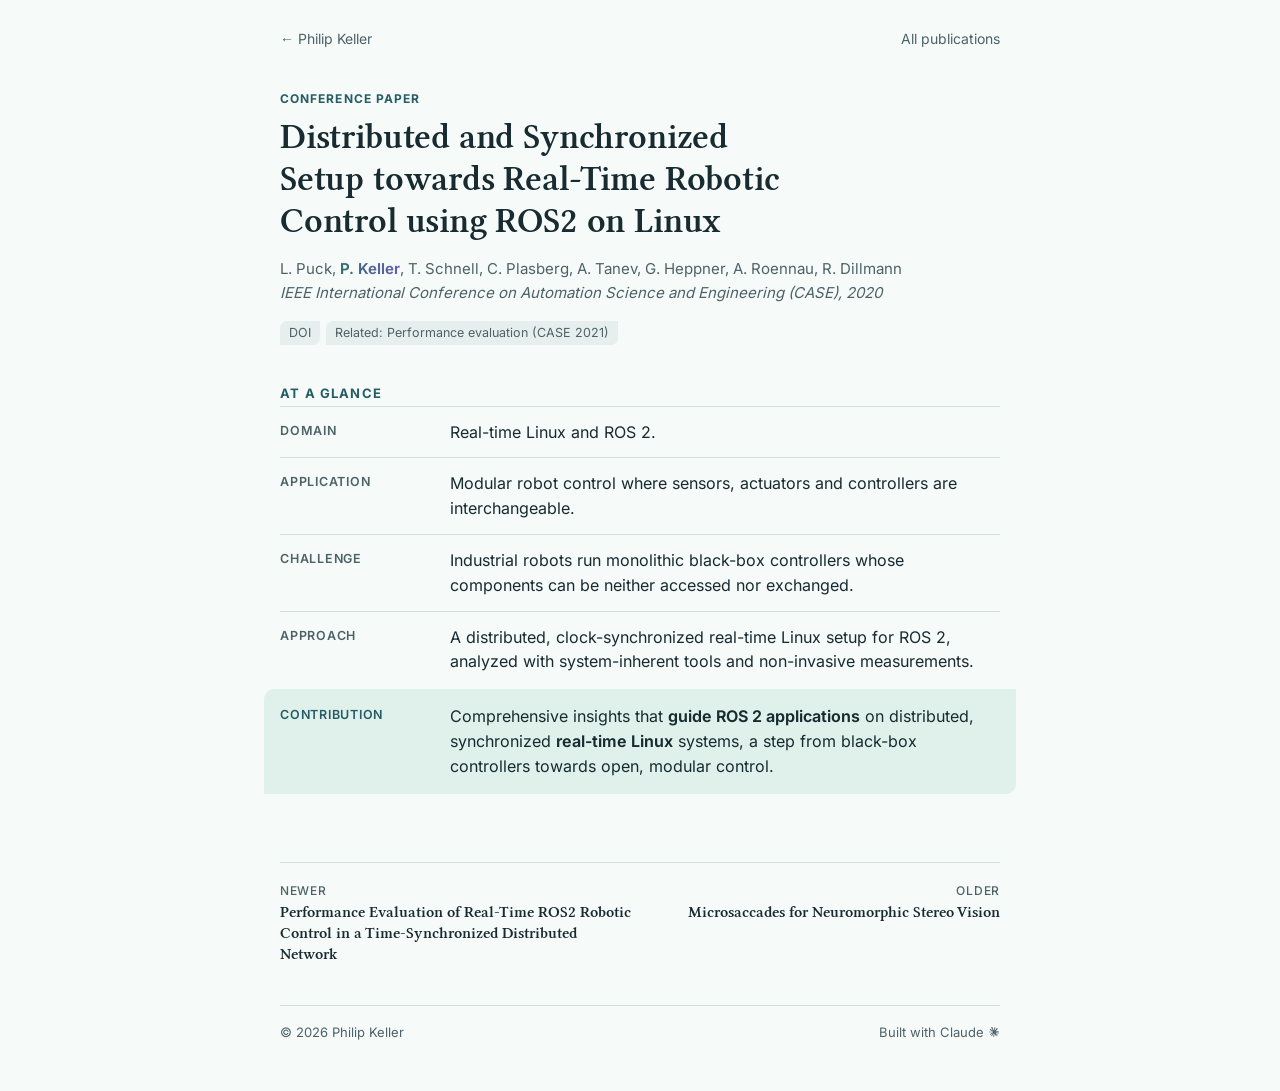
==== publications/case-2020-ros2-distributed-setup/index.html @ 16ccdd30 "Add a summary page for each publication Every publication link on the main page now opens a local pa" ====
<!doctype html>
<html lang="en">
<head>
  <meta charset="utf-8">
  <meta name="viewport" content="width=device-width, initial-scale=1">
  <title>Distributed and Synchronized Setup towards Real-Time Robotic Control using ROS2 on Linux | Philip Keller</title>
  <meta name="description" content="Industrial robots run monolithic black-box controllers whose components can be neither accessed nor exchanged. A distributed, clock-synchronized real-time Linux setup for ROS 2, analyzed with system-inherent tools and non-invasive measurements.">
  <meta name="color-scheme" content="light dark">
  <link rel="canonical" href="https://philipsgithub.github.io/publications/case-2020-ros2-distributed-setup/">
  <link rel="icon" href="../../assets/favicon-white-32.png?v=3" sizes="32x32" type="image/png" media="(prefers-color-scheme: dark)">
  <link rel="icon" href="../../assets/favicon-black-32.png?v=3" sizes="32x32" type="image/png" media="(prefers-color-scheme: light)">
  <link rel="apple-touch-icon" href="../../assets/apple-touch-icon.png?v=4" sizes="180x180">
  <meta property="og:type" content="article">
  <meta property="og:title" content="Distributed and Synchronized Setup towards Real-Time Robotic Control using ROS2 on Linux">
  <meta property="og:description" content="Industrial robots run monolithic black-box controllers whose components can be neither accessed nor exchanged. A distributed, clock-synchronized real-time Linux setup for ROS 2, analyzed with system-inherent tools and non-invasive measurements.">
  <meta property="og:url" content="https://philipsgithub.github.io/publications/case-2020-ros2-distributed-setup/">
  <meta property="og:image" content="https://philipsgithub.github.io/assets/robotics-photo.jpg">
  <link rel="preload" href="../../assets/fonts/Inter-Variable.woff2" as="font" type="font/woff2" crossorigin>
  <link rel="stylesheet" href="../../style.css">
  <link rel="stylesheet" href="../../theme.css">
  <link rel="stylesheet" href="../../entry-links.css">
  <link rel="stylesheet" href="../../publication.css">
</head>
<body class="pub-page">
  <div class="pub-wrap">
    <header class="pub-top"><a class="pub-back" href="../../#publications">Philip Keller</a><a href="../../#publications">All publications</a></header>
    <main>
      <header class="pub-head">
        <p class="pub-kind">Conference paper</p>
        <h1><a href="https://doi.org/10.1109/CASE48305.2020.9217010" rel="noopener">Distributed and Synchronized Setup towards Real-Time Robotic Control using ROS2 on Linux</a></h1>
        
        <p class="pub-authors">L. Puck, <b>P. Keller</b>, T. Schnell, C. Plasberg, A. Tanev, G. Heppner, A. Roennau, R. Dillmann</p>
        <p class="pub-venue">IEEE International Conference on Automation Science and Engineering (CASE), 2020</p>
        <ul class="entry-links"><li><a href="https://doi.org/10.1109/CASE48305.2020.9217010" rel="noopener">DOI</a></li><li><a href="../case-2021-ros2-performance/">Related: Performance evaluation (CASE 2021)</a></li></ul>
      </header>
      <section class="glance" aria-labelledby="glance-label">
        <h2 class="label" id="glance-label">At a glance</h2>
        <dl><div class="glance-row"><dt>Domain</dt><dd>Real-time Linux and ROS 2.</dd></div><div class="glance-row"><dt>Application</dt><dd>Modular robot control where sensors, actuators and controllers are interchangeable.</dd></div><div class="glance-row"><dt>Challenge</dt><dd>Industrial robots run monolithic black-box controllers whose components can be neither accessed nor exchanged.</dd></div><div class="glance-row"><dt>Approach</dt><dd>A distributed, clock-synchronized real-time Linux setup for ROS 2, analyzed with system-inherent tools and non-invasive measurements.</dd></div><div class="glance-row is-benefit"><dt>Contribution</dt><dd>Comprehensive insights that <strong>guide ROS 2 applications</strong> on distributed, synchronized <strong>real-time Linux</strong> systems, a step from black-box controllers towards open, modular control.</dd></div></dl>
      </section>
      <nav class="pub-pager" aria-label="More publications"><a class="prev" href="../case-2021-ros2-performance/"><span>Newer</span>Performance Evaluation of Real-Time ROS2 Robotic Control in a Time-Synchronized Distributed Network</a><a class="next" href="../icann-2018-microsaccades/"><span>Older</span>Microsaccades for Neuromorphic Stereo Vision</a></nav>
    </main>
    <footer class="pub-foot"><div class="footer-meta"><span>© 2026 Philip Keller</span><span>Built with Claude<svg class="footer-claude" viewBox="0 0 24 24" aria-hidden="true" focusable="false"><!-- Claude icon from Simple Icons 15.0.0 (CC0-1.0) --><path d="m4.7144 15.9555 4.7174-2.6471.079-.2307-.079-.1275h-.2307l-.7893-.0486-2.6956-.0729-2.3375-.0971-2.2646-.1214-.5707-.1215-.5343-.7042.0546-.3522.4797-.3218.686.0608 1.5179.1032 2.2767.1578 1.6514.0972 2.4468.255h.3886l.0546-.1579-.1336-.0971-.1032-.0972L6.973 9.8356l-2.55-1.6879-1.3356-.9714-.7225-.4918-.3643-.4614-.1578-1.0078.6557-.7225.8803.0607.2246.0607.8925.686 1.9064 1.4754 2.4893 1.8336.3643.3035.1457-.1032.0182-.0728-.164-.2733-1.3539-2.4467-1.445-2.4893-.6435-1.032-.17-.6194c-.0607-.255-.1032-.4674-.1032-.7285L6.287.1335 6.6997 0l.9957.1336.419.3642.6192 1.4147 1.0018 2.2282 1.5543 3.0296.4553.8985.2429.8318.091.255h.1579v-.1457l.1275-1.706.2368-2.0947.2307-2.6957.0789-.7589.3764-.9107.7468-.4918.5828.2793.4797.686-.0668.4433-.2853 1.8517-.5586 2.9021-.3643 1.9429h.2125l.2429-.2429.9835-1.3053 1.6514-2.0643.7286-.8196.85-.9046.5464-.4311h1.0321l.759 1.1293-.34 1.1657-1.0625 1.3478-.8804 1.1414-1.2628 1.7-.7893 1.36.0729.1093.1882-.0183 2.8535-.607 1.5421-.2794 1.8396-.3157.8318.3886.091.3946-.3278.8075-1.967.4857-2.3072.4614-3.4364.8136-.0425.0304.0486.0607 1.5482.1457.6618.0364h1.621l3.0175.2247.7892.522.4736.6376-.079.4857-1.2142.6193-1.6393-.3886-3.825-.9107-1.3113-.3279h-.1822v.1093l1.0929 1.0686 2.0035 1.8092 2.5075 2.3314.1275.5768-.3218.4554-.34-.0486-2.2039-1.6575-.85-.7468-1.9246-1.621h-.1275v.17l.4432.6496 2.3436 3.5214.1214 1.0807-.17.3521-.6071.2125-.6679-.1214-1.3721-1.9246L14.38 17.959l-1.1414-1.9428-.1397.079-.674 7.2552-.3156.3703-.7286.2793-.6071-.4614-.3218-.7468.3218-1.4753.3886-1.9246.3157-1.53.2853-1.9004.17-.6314-.0121-.0425-.1397.0182-1.4328 1.9672-2.1796 2.9446-1.7243 1.8456-.4128.164-.7164-.3704.0667-.6618.4008-.5889 2.386-3.0357 1.4389-1.882.929-1.0868-.0062-.1579h-.0546l-6.3385 4.1164-1.1293.1457-.4857-.4554.0608-.7467.2307-.2429 1.9064-1.3114Z"/></svg></span></div></footer>
  </div>
</body>
</html>
---- style.css ----
@font-face { font-family: "Libertinus Serif"; src: url("assets/fonts/LibertinusSerif-Regular.woff2") format("woff2"); font-weight: 400; font-style: normal; font-display: swap; }
@font-face { font-family: "Libertinus Serif"; src: url("assets/fonts/LibertinusSerif-Semibold.woff2") format("woff2"); font-weight: 600; font-style: normal; font-display: swap; }
@font-face { font-family: "Inter"; src: url("assets/fonts/Inter-Variable.woff2") format("woff2"); font-weight: 400 700; font-style: normal; font-display: swap; }

:root {
  --bg: #fbfaf8;
  --panel: #f3f0ec;
  --text: #211d20;
  --muted: #575056;
  --line: #ded8d3;
  --accent: #7c2156;
  --accent-soft: #f4e6ef;
  --serif: "Libertinus Serif", serif;
  --sans: "Inter", sans-serif;
  --mono: "Inter", sans-serif;
}

@media (prefers-color-scheme: dark) {
  :root {
    --bg: #171416;
    --panel: #211d20;
    --text: #f1edef;
    --muted: #c2b9be;
    --line: #393237;
    --accent: #eb9acb;
    --accent-soft: #3a2331;
  }
}

* { box-sizing: border-box; }
html { scroll-behavior: auto; scroll-padding-top: 24px; }
body { margin: 0; background: var(--bg); color: var(--text); font: 17px/1.6 var(--sans); }
a { color: inherit; text-decoration-color: var(--line); text-underline-offset: 3px; }
a:hover { color: var(--accent); text-decoration-color: currentColor; }
:focus-visible { outline: 2px solid var(--accent); outline-offset: 2px; border-radius: 2px; }
code { font: .88em var(--mono); }
h1, h2, h3, p { margin: 0; }

.skip { position: absolute; left: -999px; top: 8px; background: var(--text); color: var(--bg); padding: 6px 12px; z-index: 10; }
.skip:focus { left: 8px; }

.shell { display: grid; grid-template-columns: 310px minmax(0, 1fr); max-width: 1180px; margin: 0 auto; }

.side { position: sticky; top: 0; height: 100vh; overflow-y: auto; padding: 44px 32px; border-right: 1px solid var(--line); display: flex; flex-direction: column; gap: 28px; }
.identity img { display: block; width: 148px; height: auto; border-radius: 4px; margin-bottom: 20px; }
.side h1 { font: 600 29px/1.15 var(--serif); }
.degree { color: var(--muted); font-size: 14px; margin-top: 2px; }
.role { font-size: 15px; line-height: 1.45; margin-top: 12px; }
.place { color: var(--muted); font-size: 14px; margin-top: 6px; }

.side nav { display: flex; flex-direction: column; }
.side nav a { padding: 5px 0 5px 12px; border-left: 2px solid var(--line); color: var(--muted); font-size: 15px; text-decoration: none; }
.side nav a:hover { color: var(--text); }
.side nav a.active { color: var(--accent); border-left-color: var(--accent); font-weight: 600; }

.links { list-style: none; display: flex; flex-wrap: wrap; gap: 4px 16px; margin: auto 0 0; padding: 0; font-size: 14px; }

main { padding: 64px clamp(32px, 6vw, 84px) 40px; min-width: 0; }
section { margin-bottom: 68px; }
.intro h2 { font: 500 clamp(32px, 4.2vw, 46px)/1.12 var(--serif); letter-spacing: -.01em; max-width: 17em; margin-bottom: 26px; }
.intro p { max-width: 40em; }
.intro p + p { margin-top: 14px; }

.label { font: 700 13px/1.3 var(--sans); letter-spacing: .09em; text-transform: uppercase; color: var(--accent); margin-bottom: 20px; }

.paper { display: grid; grid-template-columns: 118px minmax(0, 1fr); gap: 18px; padding: 18px 0; border-top: 1px solid var(--line); }
.venue { font-size: 13px; font-weight: 600; color: var(--muted); padding-top: 3px; }
.paper h3 { font: 600 19px/1.32 var(--serif); margin-bottom: 6px; }
.paper h3 a { text-decoration: none; }
.paper p:not(.venue) { color: var(--muted); font-size: 16px; }

.grid { display: grid; grid-template-columns: repeat(2, minmax(0, 1fr)); gap: 14px; }
.grid article { background: var(--panel); border-radius: 6px; padding: 20px; }
.meta { color: var(--accent); font-size: 12.5px; font-weight: 600; margin-bottom: 6px; }
.grid h3 { font: 600 18px/1.3 var(--serif); margin-bottom: 6px; }
.grid article > p:last-child { color: var(--muted); font-size: 15px; line-height: 1.5; }

.plain { list-style: none; margin: 0; padding: 0; }
.plain li { display: grid; grid-template-columns: 210px minmax(0, 1fr); gap: 16px; padding: 10px 0; border-top: 1px solid var(--line); font-size: 15.5px; }
.plain span { color: var(--muted); }

.pub-head { display: flex; justify-content: space-between; align-items: center; gap: 12px; flex-wrap: wrap; margin-bottom: 16px; }
.pub-head .label { margin: 0; }
.filter { display: none; gap: 4px; }
.js .filter { display: flex; }
.filter button { font: 600 13px var(--sans); color: var(--muted); background: none; border: 1px solid var(--line); border-radius: 999px; padding: 5px 12px; min-height: 32px; cursor: pointer; }
.filter button span { font-weight: 400; margin-left: 2px; }
.filter button[aria-pressed="true"] { color: var(--accent); background: var(--accent-soft); border-color: var(--accent); }

.pubs { list-style: none; margin: 0; padding: 0; }
.pubs li { position: relative; padding: 13px 0 13px 66px; border-top: 1px solid var(--line); font-size: 15px; line-height: 1.45; }
.pubs li[hidden] { display: none; }
.pubs li::before { content: attr(data-year); position: absolute; left: 0; top: 14px; color: var(--muted); font-size: 13px; font-variant-numeric: tabular-nums; }
.pubs li > a { display: block; font-family: var(--serif); font-size: 17px; font-weight: 600; line-height: 1.32; text-decoration: none; margin-bottom: 3px; }
.pubs p { color: var(--muted); }
.pubs b { color: var(--text); font-weight: 600; }
.pubs .src { font-style: italic; }

.timeline { display: grid; grid-template-columns: 118px minmax(0, 1fr); margin: 0; }
.timeline dt, .timeline dd { margin: 0; padding: 11px 0; border-top: 1px solid var(--line); }
.timeline dt { color: var(--muted); font-size: 13px; padding-top: 14px; font-variant-numeric: tabular-nums; }
.timeline dd { color: var(--muted); font-size: 15px; }
.timeline b { display: block; color: var(--text); font-weight: 600; font-size: 16px; }
.note { margin-top: 18px; color: var(--muted); font-size: 15px; }

footer { color: var(--muted); font-size: 13px; border-top: 1px solid var(--line); padding-top: 16px; }

@media (max-width: 860px) {
  body { font-size: 16px; }
  html { scroll-padding-top: 62px; }
  .shell { display: flex; flex-direction: column; }
  .side { display: contents; }
  .identity { order: 1; display: flex; gap: 16px; align-items: center; padding: 24px 16px 12px; }
  .identity img { width: 88px; margin: 0; flex: none; }
  .side h1 { font-size: 25px; }
  .role { font-size: 14px; margin-top: 6px; }
  .place { font-size: 13px; margin-top: 2px; }
  .links { order: 2; margin: 0; padding: 0 16px 12px; }
  .side nav { order: 3; position: sticky; top: 0; z-index: 5; flex-direction: row; gap: 16px; overflow-x: auto; padding: 0 16px; background: var(--bg); border-bottom: 1px solid var(--line); scrollbar-width: none; }
  main { order: 4; }
  .side nav a { flex: none; padding: 11px 0; border-left: 0; border-bottom: 2px solid transparent; font-size: 14px; }
  .side nav a.active { border-bottom-color: var(--accent); }
  main { padding: 36px 16px 28px; }
  section { margin-bottom: 52px; }
  .grid { grid-template-columns: minmax(0, 1fr); }
  .paper { grid-template-columns: minmax(0, 1fr); gap: 4px; }
  .plain li { grid-template-columns: minmax(0, 1fr); gap: 2px; }
  .pubs li { padding-left: 0; }
  .pubs li::before { position: static; display: block; margin-bottom: 2px; }
  .timeline { grid-template-columns: 92px minmax(0, 1fr); }
}

@media (prefers-reduced-motion: reduce) {
  html { scroll-behavior: auto; }
}

/* Libertinus carries the headings; Inter carries all reading and interface text. */
body { font: 16.5px/1.62 var(--sans); font-variant-numeric: lining-nums; }
.side h1 { font: 600 33px/1.12 var(--serif); }
.intro h2 { font: 400 clamp(38px, 4.6vw, 54px)/1.08 var(--serif); letter-spacing: 0; }
.paper h3 { font: 600 23px/1.22 var(--serif); margin-bottom: 7px; }
.paper p:not(.venue) { font-size: 15.5px; line-height: 1.6; }
.grid h3 { font: 600 21.5px/1.2 var(--serif); }
.grid article > p:last-child { font-size: 14.5px; line-height: 1.55; }
.plain li { font-size: 15px; }
code { font: 500 .95em var(--mono); }
.pubs li { font-size: 14.5px; line-height: 1.5; }
.pubs li > a { font-size: 20px; line-height: 1.22; margin-bottom: 4px; }
.pubs .src { font-style: normal; font-size: 13.5px; }
.timeline dd { font-size: 14.5px; }
.timeline b { font-size: 15.5px; }
.note { font-size: 14.5px; }

@media (max-width: 860px) {
  body { font-size: 16px; }
  .side h1 { font-size: 28px; }
  .intro h2 { font-size: 36px; }
  .paper h3 { font-size: 21.5px; }
}
---- theme.css ----
:root {
  color-scheme: light;
  --bg: #f6faf9;
  --panel: #edf5f2;
  --text: #172b31;
  --muted: #4d6267;
  --line: #d0dfdc;
  --accent: #255c65;
  --accent-soft: #e0f0eb;
  --active-line: #accfc6;
  --hero-line: #cddeda;
  --hero-start: #e4f4ed;
  --sidebar: var(--hero-start);
  --shadow: #173d3707;
  --hero-gradient: radial-gradient(ellipse at 100% 0%, #dcd8f5 0%, transparent 65%), linear-gradient(130deg, var(--hero-start), #f6f9f4 65%, #e9eefb);
  --accent-gradient: linear-gradient(100deg, #39736d, #7772b5);
}
@media (prefers-color-scheme: dark) {
  :root {
    color-scheme: dark;
    --bg: #142024; --panel: #1e3033; --text: #e7f3ef; --muted: #b0c8c2;
    --line: #36504f; --accent: #a7ded0; --accent-soft: #243e3e;
    --active-line: #496c64; --hero-line: #3c5559; --hero-start: #1d3b36; --sidebar: var(--hero-start);
    --shadow: #00000012;
    --hero-gradient: radial-gradient(ellipse at 100% 0%, #393455, transparent 70%), linear-gradient(135deg, var(--hero-start), #1b2c30);
    --accent-gradient: linear-gradient(100deg, #8cc8b9, #b5acec);
  }
}

/* A solid sage-teal sidebar separates identity and navigation from the reading area. */
.side {
  --line: #adc9be;
  --muted: #3f5c57;
  --panel: #c7ddd5;
  --accent-soft: #b7d5cb;
  --active-line: #7da99c;
  border-left: 1px solid var(--line);
}
@media (prefers-color-scheme: dark) {
  .side {
    --line: #496d65;
    --muted: #c1d6cf;
    --panel: #2b4946;
    --accent-soft: #345750;
    --active-line: #6c998b;
  }
}
@media (max-width: 860px) {
  .identity, .links, .side nav { background: var(--sidebar); }
  .side nav { border-bottom-color: var(--line); }
}

/* Own name in author lists: teal into lavender, kept on one line. */
:root { --author-gradient: linear-gradient(95deg, #2f6f69, #675db8); --author-solid: #675db8; }
@media (prefers-color-scheme: dark) {
  :root { --author-gradient: linear-gradient(95deg, #93d6c6, #c8bdf8); --author-solid: #c8bdf8; }
}
.pubs li p b { color: var(--author-solid); font-weight: 650; white-space: nowrap; }
@supports ((-webkit-background-clip: text) or (background-clip: text)) {
  .pubs li p b {
    background-image: var(--author-gradient);
    -webkit-background-clip: text;
    background-clip: text;
    color: transparent;
    -webkit-text-fill-color: transparent;
  }
}
@media (forced-colors: active) {
  .pubs li p b { background: none; color: CanvasText; -webkit-text-fill-color: CanvasText; }
}

/* Closing acknowledgment below the publication list. */
.pub-note { grid-column: 1 / -1; max-width: 42em; margin-top: 8px; padding-top: 16px; border-top: 1px solid var(--line); color: var(--text); font: 400 14.5px/1.55 var(--sans); text-wrap: balance; }
#publications .pubs + .pub-note { width: 100%; max-width: none; }

/* Open source: one ruled row per repository. */
.oss-body { min-width: 0; }
.oss-intro { margin-bottom: 16px; color: var(--muted); font-size: 15px; line-height: 1.5; }
.oss-repos, .oss-items { margin: 0; padding: 0; list-style: none; }
.oss-repos > li { display: grid; grid-template-columns: 206px minmax(0, 1fr); gap: 0 18px; padding: 14px 0; border-top: 1px solid var(--line); }
.oss-repo { display: inline-flex; align-items: center; gap: 9px; align-self: start; justify-self: start; min-width: 0; }
.oss-repo code { font: 600 15px/1.5 var(--sans); }
/* Owner logos in front of the repository name, in the subtitle color like the CV logos.
   Every logo gets the same 26px slot so the names line up; the height sets its visual size. */
.oss-logo { flex: none; width: 26px; height: var(--logo-h); color: var(--muted); fill: currentColor; }
.oss-logo-pi { --logo-h: 12.5px; }
.oss-logo-rai { --logo-h: 14.4px; }
.oss-logo-rosi { --logo-h: 13px; }
.oss-logo-huggingface { --logo-h: 19px; }
.oss-logo-pytorch { --logo-h: 18px; }
.oss-logo-coco { --logo-h: 16px; }
.oss-items > li { display: grid; grid-template-columns: 112px minmax(0, 1fr); gap: 0 12px; padding: 3px 0; }
.oss-ref { color: var(--text); font-size: 13px; font-weight: 500; line-height: 22px; white-space: nowrap; }
.oss-text { min-width: 0; color: var(--muted); font-size: 14.5px; line-height: 1.52; }
.oss-text code { font-size: .96em; }

@media (max-width: 860px) {
  .oss-repos > li { display: block; }
  .oss-repo { margin-bottom: 5px; }
}
@media (max-width: 480px) {
  .oss-items > li { display: block; padding: 5px 0; }
  .oss-ref { display: block; }
}

/* Research entries read title, venue, description. */
#research .paper { display: block; }
#research .paper h3 { margin-bottom: 3px; }
#research .venue {
  margin-bottom: 9px;
  padding-top: 0;
  color: var(--accent);
  font-weight: 650;
  letter-spacing: .04em;
  white-space: normal;
}

/* Projects read title, role, description. */
#projects .grid h3 { margin-bottom: 3px; }
#projects .grid .meta { margin-bottom: 9px; }

/* Align the sidebar photo with the full width of the active section highlight. */
@media (min-width: 861px) {
  .identity img { width: 100%; height: auto; }
}
---- entry-links.css ----
/* Links under research and project entries: quiet shapes with the same diagonal corners as the About box. */
.entry-links { display: flex; flex-wrap: wrap; gap: 6px; margin: 11px 0 0; padding: 0; list-style: none; }
.entry-links a {
  display: block;
  padding: 3px 9px;
  border-radius: 7px 0;
  background: rgba(37, 92, 101, .07);
  color: var(--muted);
  font: 400 12.5px/1.45 var(--sans);
  text-decoration: none;
}
.entry-links a:hover,
.paper .entry-links a:hover { background: rgba(37, 92, 101, .14); color: var(--text); text-decoration: none; }
.entry-links a:focus-visible { border-radius: 7px 0; }

@media (prefers-color-scheme: dark) {
  .entry-links a { background: rgba(167, 222, 208, .09); }
  .entry-links a:hover,
  .paper .entry-links a:hover { background: rgba(167, 222, 208, .17); }
}

/* In project cards the links sit on a shared bottom line. The description keeps its existing type. */
.grid article { display: flex; flex-direction: column; }
.grid article > p:not(.meta) { color: var(--muted); font-size: 14.5px; line-height: 1.65; }
.grid article > .entry-links { margin-top: auto; padding-top: 12px; }

/* The slim tile shares the description's left edge and follows the heading's height. */
#projects .grid article::before { content: none; }
#projects .project-heading {
  display: grid;
  grid-template-columns: 6px minmax(0, 1fr);
  gap: 12px;
  margin-bottom: 9px;
}
#projects .project-heading::before {
  content: "";
  border-radius: 3px 0;
  background: var(--accent-gradient);
}
#projects .project-heading .meta { margin-bottom: 0; }
---- publication.css ----
/* Publication detail pages: one centered reading column on the site's colors and type. */
.pub-page { background: var(--bg); }
.pub-wrap { max-width: 800px; margin: 0 auto; padding: 28px clamp(20px, 5vw, 40px) 48px; }
.pub-page main { padding: 0; }

.pub-top { display: flex; justify-content: space-between; align-items: center; gap: 12px; margin-bottom: 40px; font-size: 14px; }
.pub-top a { color: var(--muted); text-decoration: none; }
.pub-top a:hover { color: var(--accent); }
.pub-back::before { content: "← "; }

.pub-head { display: block; }
.pub-kind { margin-bottom: 10px; color: var(--accent); font: 700 12px/1.3 var(--sans); letter-spacing: .09em; text-transform: uppercase; }
.pub-head h1 { font: 600 clamp(27px, 4vw, 36px)/1.16 var(--serif); letter-spacing: -.005em; text-wrap: balance; }
.pub-head h1 a { color: inherit; text-decoration: none; }
.pub-head h1 a:hover { color: var(--accent); text-decoration: underline; text-decoration-thickness: 1px; text-underline-offset: 4px; }
.pub-head .pub-en { margin-top: 8px; color: var(--muted); font: 400 18px/1.35 var(--serif); }
.pub-authors { margin-top: 16px; color: var(--muted); font-size: 15px; line-height: 1.5; }
.pub-authors b { color: var(--author-solid); font-weight: 650; white-space: nowrap; }
@supports ((-webkit-background-clip: text) or (background-clip: text)) {
  .pub-authors b { background-image: var(--author-gradient); -webkit-background-clip: text; background-clip: text; color: transparent; -webkit-text-fill-color: transparent; }
}
.pub-venue { margin-top: 2px; color: var(--muted); font-size: 15px; font-style: italic; line-height: 1.5; }
.pub-head .entry-links { margin-top: 16px; }

/* At a glance: five labeled one-sentence rows. */
.glance { margin-top: 40px; }
.glance .label { margin-bottom: 4px; }
.glance dl { margin: 0; }
.glance-row { display: grid; grid-template-columns: 150px minmax(0, 1fr); gap: 4px 20px; padding: 13px 0; border-top: 1px solid var(--line); }
.glance dt { padding-top: 2px; color: var(--muted); font: 600 12.5px/1.5 var(--sans); letter-spacing: .06em; text-transform: uppercase; }
.glance dd { margin: 0; font-size: 16px; line-height: 1.55; }
.glance strong { font-weight: 650; }
/* The highlight bleeds outward so its label and text stay on the same columns as the rows above. */
.glance-row.is-benefit { --bleed: 16px; margin: 2px calc(-1 * var(--bleed)) 0; padding: 15px var(--bleed); border: 0; border-radius: 10px 0; background: var(--accent-soft); }
.glance-row.is-benefit dt { color: var(--accent); }

/* Previous and next publication. */
.pub-pager { display: grid; grid-template-columns: 1fr 1fr; gap: 16px; margin-top: 48px; padding-top: 20px; border-top: 1px solid var(--line); }
.pub-pager a { display: block; color: var(--text); font: 600 15.5px/1.35 var(--serif); text-decoration: none; }
.pub-pager a:hover { color: var(--accent); }
.pub-pager span { display: block; margin-bottom: 4px; color: var(--muted); font: 500 12px/1.3 var(--sans); letter-spacing: .06em; text-transform: uppercase; }
.pub-pager .next { text-align: right; }

.pub-foot { margin-top: 40px; color: var(--muted); font-size: 13px; }
/* Same footer line as the main page (rules mirrored from common.css). */
.footer-meta { display: flex; flex-wrap: wrap; justify-content: space-between; gap: 2px 16px; }
.footer-meta span { white-space: nowrap; }
.footer-claude { display: inline-block; width: 0.766em; height: 0.766em; margin: 0 0.078em 0 0.378em; vertical-align: -0.016em; fill: currentColor; }

@media (max-width: 600px) {
  .pub-top { margin-bottom: 28px; }
  .glance-row { grid-template-columns: 1fr; padding: 11px 0; }
  .glance-row.is-benefit { --bleed: 12px; padding-block: 13px; }
  .pub-pager { grid-template-columns: 1fr; }
  .pub-pager .next { text-align: left; }
}
@media (forced-colors: active) {
  .pub-authors b { background: none; color: CanvasText; -webkit-text-fill-color: CanvasText; }
}
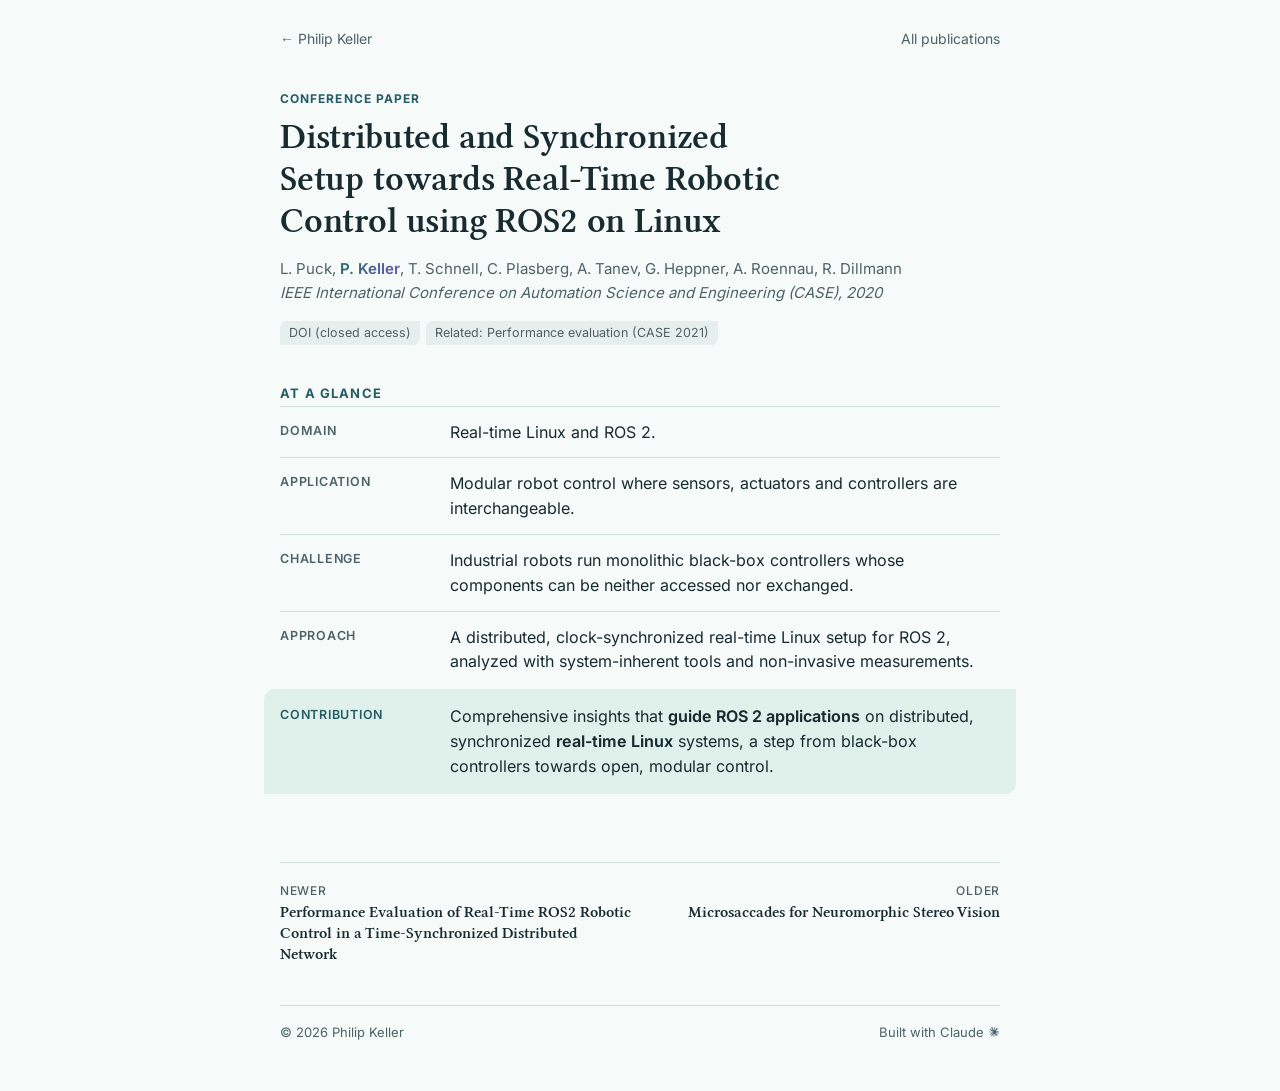
==== commit d87b1437: "specify access type of DOI" ====
--- a/publications/case-2020-ros2-distributed-setup/index.html
+++ b/publications/case-2020-ros2-distributed-setup/index.html
@@ -31,7 +31,7 @@
         
         <p class="pub-authors">L. Puck, <b>P. Keller</b>, T. Schnell, C. Plasberg, A. Tanev, G. Heppner, A. Roennau, R. Dillmann</p>
         <p class="pub-venue">IEEE International Conference on Automation Science and Engineering (CASE), 2020</p>
-        <ul class="entry-links"><li><a href="https://doi.org/10.1109/CASE48305.2020.9217010" rel="noopener">DOI</a></li><li><a href="../case-2021-ros2-performance/">Related: Performance evaluation (CASE 2021)</a></li></ul>
+        <ul class="entry-links"><li><a href="https://doi.org/10.1109/CASE48305.2020.9217010" rel="noopener">DOI (closed access)</a></li><li><a href="../case-2021-ros2-performance/">Related: Performance evaluation (CASE 2021)</a></li></ul>
       </header>
       <section class="glance" aria-labelledby="glance-label">
         <h2 class="label" id="glance-label">At a glance</h2>
